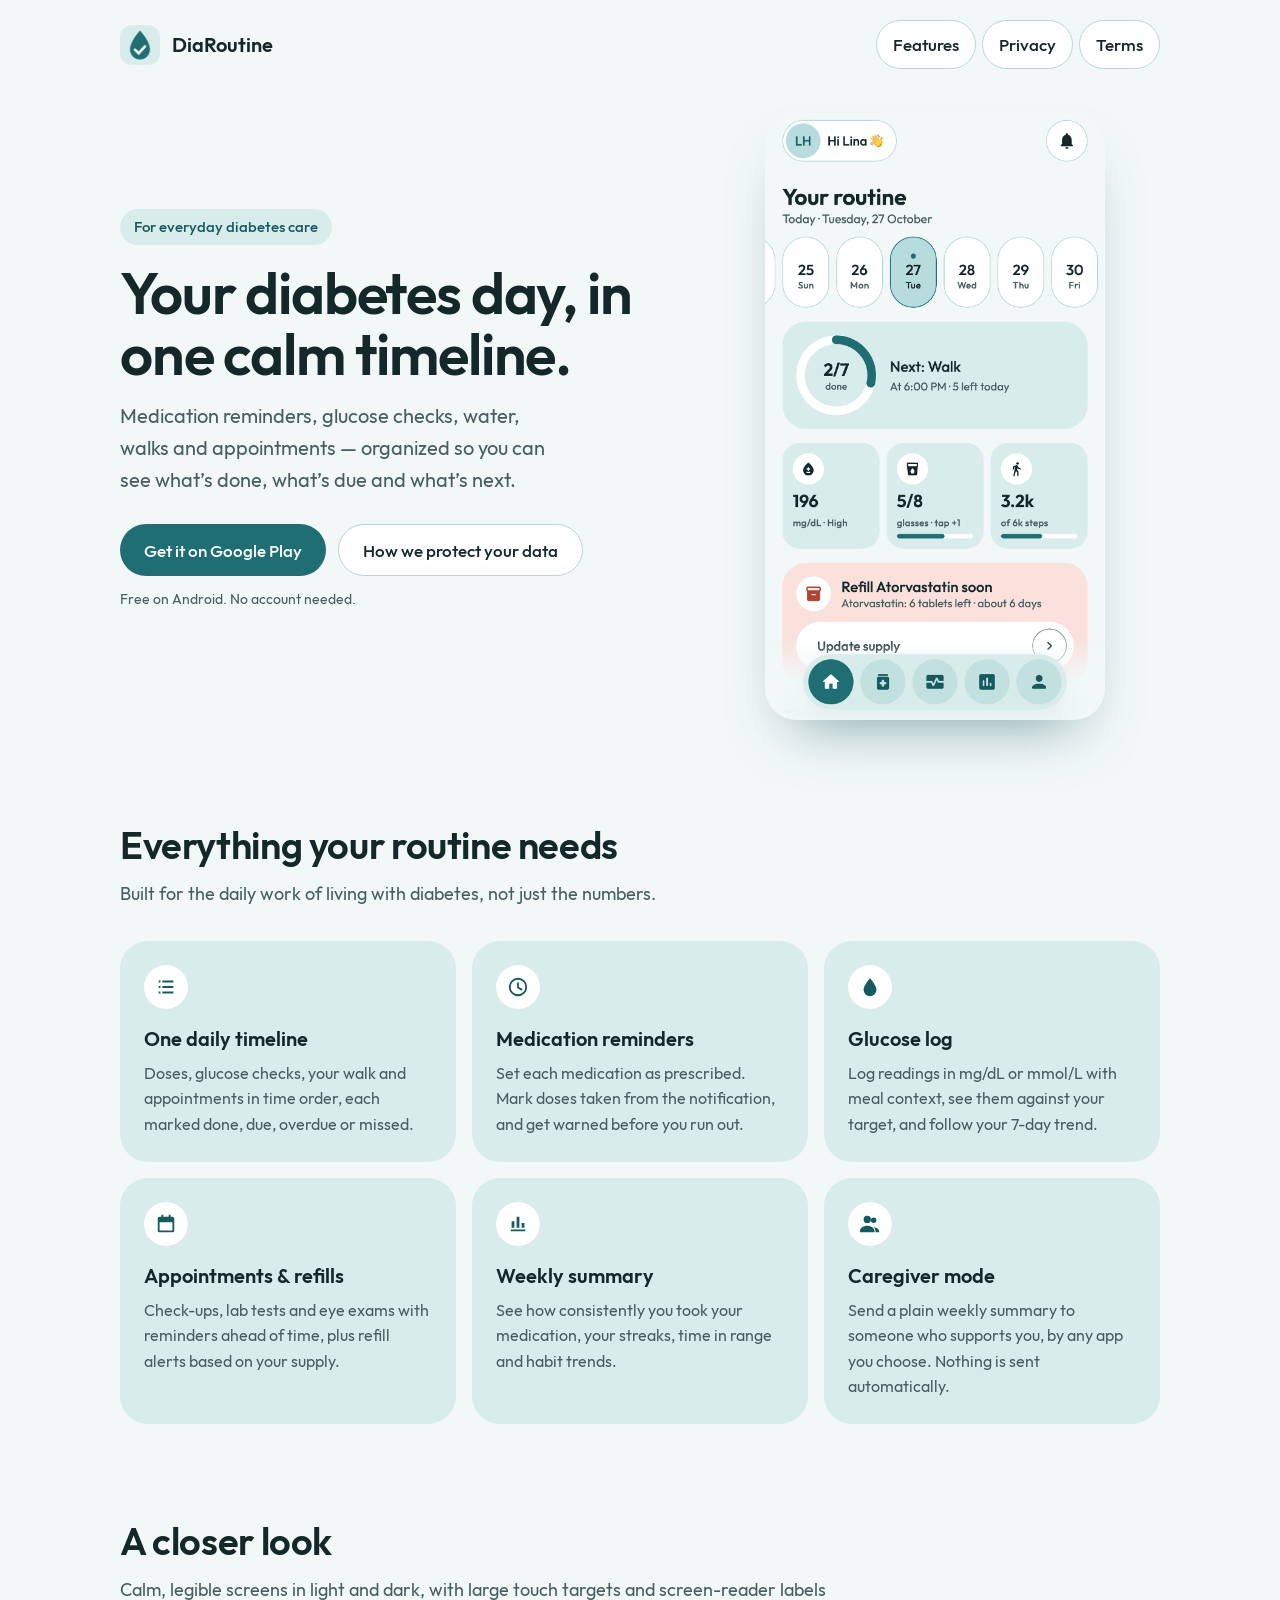
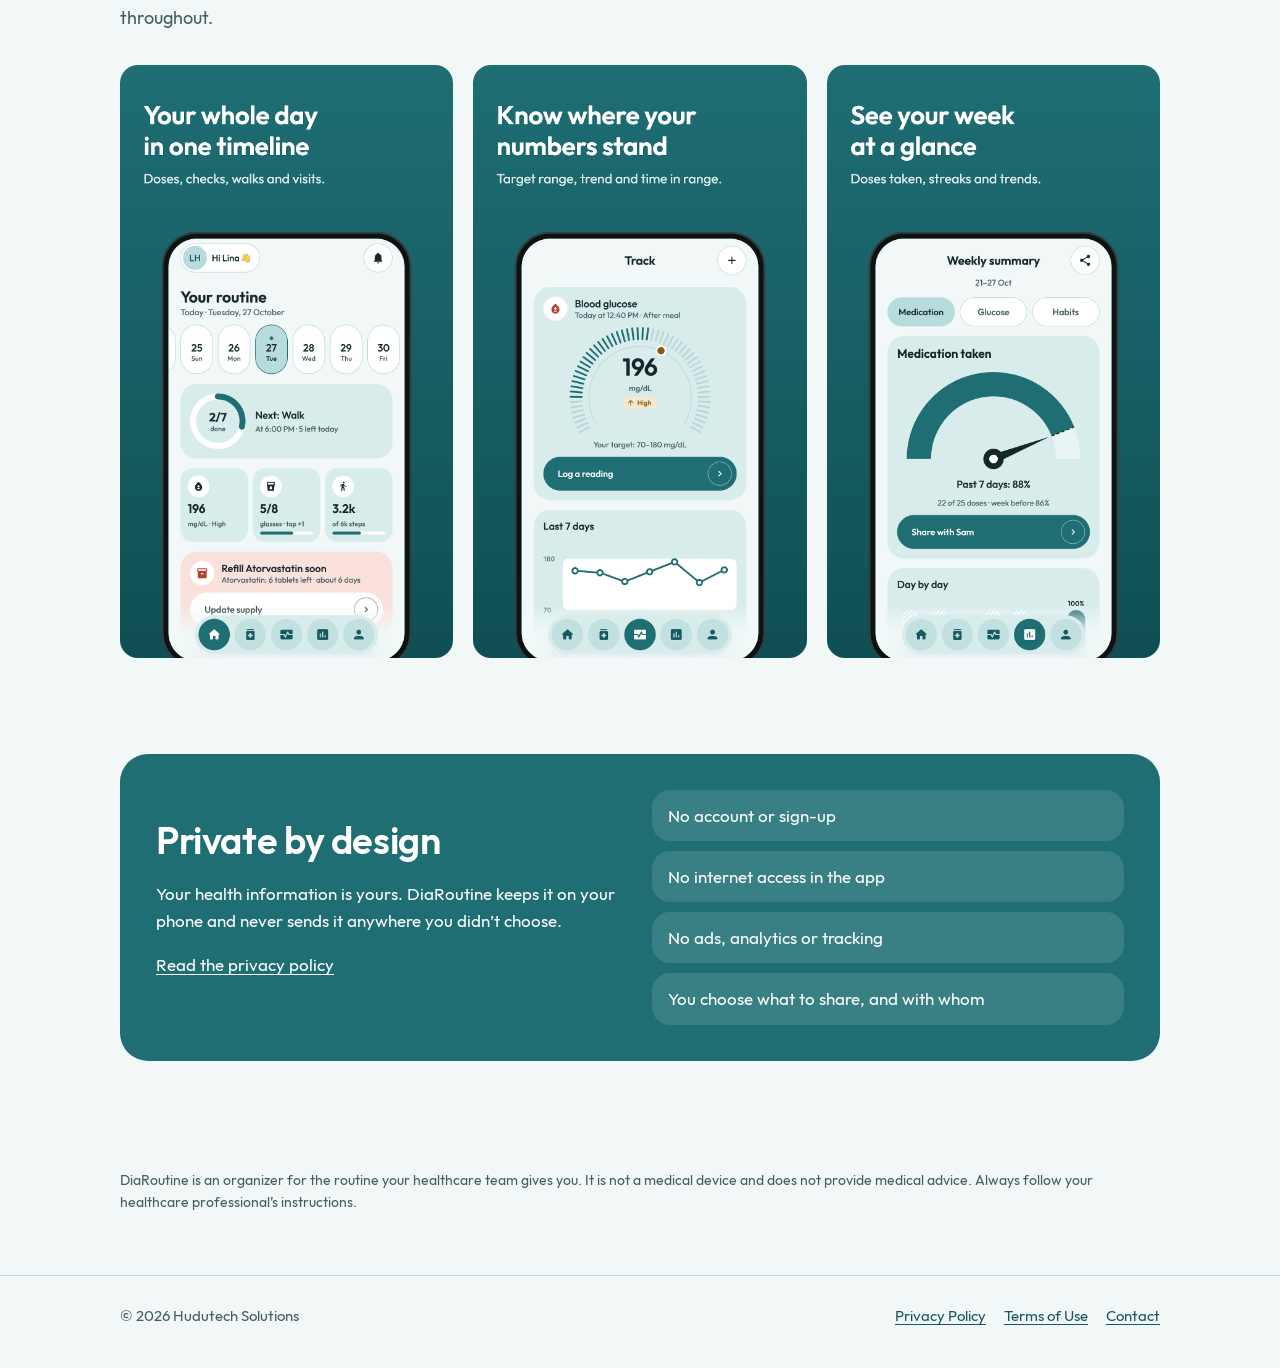
==== docs/index.html @ fda6106f "DiaRoutine 1.0.0: diabetes daily planner for Android (Kotlin Multiplatform) - Shared KMP module: Roo" ====
<!doctype html>
<html lang="en">
<head>
  <meta charset="utf-8">
  <meta name="viewport" content="width=device-width, initial-scale=1">
  <title>DiaRoutine · Diabetes daily planner</title>
  <meta name="description" content="DiaRoutine brings medication reminders, glucose logging, water, activity and appointments into one calm daily timeline. No account, no ads, no tracking.">
  <meta property="og:title" content="DiaRoutine · Diabetes daily planner">
  <meta property="og:description" content="Your diabetes day, in one calm timeline. Private by design.">
  <meta property="og:image" content="https://njerucyrus.github.io/diaroutine/assets/img/01-timeline.png">
  <link rel="icon" type="image/png" href="assets/img/favicon.png">
  <link rel="apple-touch-icon" href="assets/img/apple-touch-icon.png">
  <link rel="stylesheet" href="assets/site.css">
</head>
<body>
  <header class="site-header">
    <div class="wrap">
      <a class="brand" href="./" aria-current="page"><img src="assets/img/apple-touch-icon.png" alt="">DiaRoutine</a>
      <nav class="site-nav" aria-label="Site">
        <a href="#features">Features</a>
        <a href="privacy.html">Privacy</a>
        <a href="terms.html">Terms</a>
      </nav>
    </div>
  </header>

  <main>
    <section class="hero">
      <div class="wrap">
        <div>
          <span class="eyebrow">For everyday diabetes care</span>
          <h1>Your diabetes day, in one calm timeline.</h1>
          <p class="lead">
            Medication reminders, glucose checks, water, walks and appointments — organized so you can see what’s done,
            what’s due and what’s next.
          </p>
          <div class="actions">
            <a class="button primary" href="https://play.google.com/store/apps/details?id=ai.macaws.diaroutine">Get it on Google Play</a>
            <a class="button secondary" href="privacy.html">How we protect your data</a>
          </div>
          <p class="note">Free on Android. No account needed.</p>
        </div>
        <img class="hero-shot" src="assets/img/hero.png" width="560" height="1000"
             alt="DiaRoutine's Today screen: a progress ring showing 2 of 7 tasks done, quick tiles for glucose, water and steps, and a timeline of the day's doses and checks.">
      </div>
    </section>

    <section id="features">
      <div class="wrap">
        <h2>Everything your routine needs</h2>
        <p class="section-lead">Built for the daily work of living with diabetes, not just the numbers.</p>
        <div class="features">
          <article class="feature">
            <div class="icon"><svg viewBox="0 0 24 24" aria-hidden="true"><path d="M4 5h2v2H4V5Zm4 0h12v2H8V5ZM4 11h2v2H4v-2Zm4 0h12v2H8v-2Zm-4 6h2v2H4v-2Zm4 0h12v2H8v-2Z"/></svg></div>
            <h3>One daily timeline</h3>
            <p>Doses, glucose checks, your walk and appointments in time order, each marked done, due, overdue or missed.</p>
          </article>
          <article class="feature">
            <div class="icon"><svg viewBox="0 0 24 24" aria-hidden="true"><path d="M12 2a10 10 0 1 0 0 20 10 10 0 0 0 0-20Zm0 2a8 8 0 1 1 0 16 8 8 0 0 1 0-16Zm-1 3v6l5 3 1-1.7-4-2.4V7h-2Z"/></svg></div>
            <h3>Medication reminders</h3>
            <p>Set each medication as prescribed. Mark doses taken from the notification, and get warned before you run out.</p>
          </article>
          <article class="feature">
            <div class="icon"><svg viewBox="0 0 24 24" aria-hidden="true"><path d="M12 2.5S5 10.2 5 15a7 7 0 0 0 14 0c0-4.8-7-12.5-7-12.5Z"/></svg></div>
            <h3>Glucose log</h3>
            <p>Log readings in mg/dL or mmol/L with meal context, see them against your target, and follow your 7-day trend.</p>
          </article>
          <article class="feature">
            <div class="icon"><svg viewBox="0 0 24 24" aria-hidden="true"><path d="M7 2v2H5a2 2 0 0 0-2 2v13a2 2 0 0 0 2 2h14a2 2 0 0 0 2-2V6a2 2 0 0 0-2-2h-2V2h-2v2H9V2H7Zm-2 8h14v9H5v-9Z"/></svg></div>
            <h3>Appointments &amp; refills</h3>
            <p>Check-ups, lab tests and eye exams with reminders ahead of time, plus refill alerts based on your supply.</p>
          </article>
          <article class="feature">
            <div class="icon"><svg viewBox="0 0 24 24" aria-hidden="true"><path d="M4 20h16v-2H4v2Zm1-4h3V9H5v7Zm5.5 0h3V4h-3v12Zm5.5 0h3v-5h-3v5Z"/></svg></div>
            <h3>Weekly summary</h3>
            <p>See how consistently you took your medication, your streaks, time in range and habit trends.</p>
          </article>
          <article class="feature">
            <div class="icon"><svg viewBox="0 0 24 24" aria-hidden="true"><path d="M9 11a4 4 0 1 0 0-8 4 4 0 0 0 0 8Zm7 0a3 3 0 1 0 0-6 3 3 0 0 0 0 6ZM1 20c0-3.3 3.6-6 8-6s8 2.7 8 6v1H1v-1Zm17 1v-1c0-1.7-.7-3.2-1.9-4.4 3.3.3 5.9 2.2 5.9 4.4v1h-4Z"/></svg></div>
            <h3>Caregiver mode</h3>
            <p>Send a plain weekly summary to someone who supports you, by any app you choose. Nothing is sent automatically.</p>
          </article>
        </div>
      </div>
    </section>

    <section aria-labelledby="screens-title">
      <div class="wrap">
        <h2 id="screens-title">A closer look</h2>
        <p class="section-lead">Calm, legible screens in light and dark, with large touch targets and screen-reader labels throughout.</p>
        <div class="gallery">
          <img src="assets/img/01-timeline.png" width="540" height="960" loading="lazy" alt="Your whole day in one timeline: the Today screen.">
          <img src="assets/img/03-glucose.png" width="540" height="960" loading="lazy" alt="Know where your numbers stand: the glucose dial and 7-day trend.">
          <img src="assets/img/04-weekly.png" width="540" height="960" loading="lazy" alt="See your week at a glance: the medication adherence gauge and daily bars.">
        </div>
      </div>
    </section>

    <section>
      <div class="wrap">
        <div class="promise">
          <div>
            <h2>Private by design</h2>
            <p>Your health information is yours. DiaRoutine keeps it on your phone and never sends it anywhere you didn’t choose.</p>
            <p><a href="privacy.html">Read the privacy policy</a></p>
          </div>
          <ul>
            <li>No account or sign-up</li>
            <li>No internet access in the app</li>
            <li>No ads, analytics or tracking</li>
            <li>You choose what to share, and with whom</li>
          </ul>
        </div>
      </div>
    </section>

    <section>
      <div class="wrap">
        <p class="note">
          DiaRoutine is an organizer for the routine your healthcare team gives you. It is not a medical device and does
          not provide medical advice. Always follow your healthcare professional’s instructions.
        </p>
      </div>
    </section>
  </main>

  <footer class="site-footer">
    <div class="wrap">
      <span>© 2026 Hudutech Solutions</span>
      <nav aria-label="Legal">
        <a href="privacy.html">Privacy Policy</a>
        <a href="terms.html">Terms of Use</a>
        <a href="mailto:coolnjeru@gmail.com">Contact</a>
      </nav>
    </div>
  </footer>
</body>
</html>
---- docs/assets/site.css ----
/* DiaRoutine website — Ocean Teal, matching the app. Fonts are self-hosted: no third-party requests. */
@font-face { font-family: "Outfit"; src: url("fonts/outfit_regular.ttf") format("truetype"); font-weight: 400; font-display: swap; }
@font-face { font-family: "Outfit"; src: url("fonts/outfit_medium.ttf") format("truetype"); font-weight: 500; font-display: swap; }
@font-face { font-family: "Outfit"; src: url("fonts/outfit_semibold.ttf") format("truetype"); font-weight: 600; font-display: swap; }

:root {
  --bg: #F2F8F8;
  --card: #D9ECEC;
  --raised: #FFFFFF;
  --primary: #1E6E74;
  --primary-deep: #0F4F54;
  --primary-strong: #155A5F;
  --primary-soft: #B8DCDD;
  --on-primary: #FFFFFF;
  --text: #14282A;
  --muted: #465E60;
  --outline: #BBD6D6;
  --coral-soft: #FAE1DC;
  --coral-strong: #B2432F;
  --radius: 28px;
  --radius-sm: 18px;
  --max: 1080px;
  --prose: 72ch;
  color-scheme: light dark;
}

@media (prefers-color-scheme: dark) {
  :root {
    --bg: #0D1617;
    --card: #172526;
    --raised: #233738;
    --primary: #74C3C6;
    --primary-deep: #0F3E42;
    --primary-strong: #9AD6D8;
    --primary-soft: #234A4C;
    --on-primary: #082022;
    --text: #E3F0F0;
    --muted: #A0B9BA;
    --outline: #2F4647;
    --coral-soft: #3B2521;
    --coral-strong: #F5A595;
  }
}

* { box-sizing: border-box; }

html { -webkit-text-size-adjust: 100%; text-size-adjust: 100%; scroll-behavior: smooth; }

body {
  margin: 0;
  background: var(--bg);
  color: var(--text);
  font-family: "Outfit", system-ui, -apple-system, "Segoe UI", Roboto, sans-serif;
  font-size: 17px;
  line-height: 1.6;
}

a { color: var(--primary-strong); text-underline-offset: 3px; }
a:hover { text-decoration-thickness: 2px; }
:focus-visible { outline: 3px solid var(--primary); outline-offset: 3px; border-radius: 6px; }

.wrap { max-width: var(--max); margin: 0 auto; padding: 0 20px; }

/* Header */
.site-header { padding: 20px 0; }
.site-header .wrap { display: flex; align-items: center; justify-content: space-between; gap: 16px; flex-wrap: wrap; }
.brand { display: inline-flex; align-items: center; gap: 12px; color: var(--text); text-decoration: none; font-weight: 600; font-size: 20px; }
.brand img { width: 40px; height: 40px; border-radius: 12px; }
.site-nav { display: flex; gap: 6px; flex-wrap: wrap; }
.site-nav a {
  color: var(--text); text-decoration: none; font-weight: 500;
  padding: 10px 16px; border-radius: 999px; border: 1px solid var(--outline); background: var(--raised);
}
.site-nav a[aria-current="page"] { background: var(--primary-soft); border-color: var(--primary-soft); }

/* Hero */
.hero { padding: 24px 0 56px; }
.hero .wrap { display: grid; grid-template-columns: 1.1fr 0.9fr; gap: 40px; align-items: center; }
.eyebrow { display: inline-block; font-weight: 500; color: var(--primary-strong); background: var(--card); padding: 6px 14px; border-radius: 999px; font-size: 15px; }
h1 { font-size: clamp(36px, 6vw, 58px); line-height: 1.05; letter-spacing: -0.02em; margin: 18px 0 16px; font-weight: 600; }
.lead { font-size: 20px; color: var(--muted); margin: 0 0 28px; max-width: 34ch; }
.actions { display: flex; gap: 12px; flex-wrap: wrap; }
.button {
  display: inline-flex; align-items: center; gap: 10px; min-height: 52px; padding: 0 24px;
  border-radius: 999px; font-weight: 500; text-decoration: none; font-size: 17px;
}
.button.primary { background: var(--primary); color: var(--on-primary); }
.button.secondary { background: var(--raised); color: var(--text); border: 1px solid var(--outline); }
.note { font-size: 14px; color: var(--muted); margin-top: 12px; }
.hero-shot { justify-self: center; width: min(340px, 100%); height: auto; border-radius: 32px; box-shadow: 0 30px 60px -30px rgba(15, 79, 84, 0.55); }

/* Sections */
section { padding: 48px 0; }
h2 { font-size: clamp(28px, 4vw, 38px); line-height: 1.15; margin: 0 0 12px; font-weight: 600; letter-spacing: -0.01em; }
.section-lead { color: var(--muted); max-width: 60ch; margin: 0 0 32px; font-size: 18px; }

.features { display: grid; grid-template-columns: repeat(3, 1fr); gap: 16px; }
.feature { background: var(--card); border-radius: var(--radius); padding: 24px; }
.feature .icon {
  width: 44px; height: 44px; border-radius: 50%; background: var(--raised); display: grid; place-items: center; margin-bottom: 14px;
}
.feature .icon svg { width: 22px; height: 22px; fill: var(--primary-strong); }
.feature h3 { margin: 0 0 6px; font-size: 20px; font-weight: 600; }
.feature p { margin: 0; color: var(--muted); font-size: 16px; }

.gallery { display: grid; grid-template-columns: repeat(3, 1fr); gap: 20px; }
.gallery img { width: 100%; height: auto; border-radius: var(--radius-sm); display: block; }

.promise { background: var(--primary); color: var(--on-primary); border-radius: var(--radius); padding: 36px; display: grid; grid-template-columns: 1fr 1fr; gap: 24px; align-items: center; }
.promise h2 { color: inherit; }
.promise ul { margin: 0; padding: 0; list-style: none; display: grid; gap: 10px; }
.promise li { padding: 12px 16px; border-radius: var(--radius-sm); background: rgba(255, 255, 255, 0.12); }
.promise a { color: inherit; }

/* Legal pages */
.doc { max-width: var(--prose); margin: 0 auto; padding: 8px 20px 64px; }
.doc h1 { font-size: clamp(34px, 5vw, 46px); margin-top: 8px; }
.doc .meta { color: var(--muted); margin: 0 0 28px; }
.doc h2 { font-size: 26px; margin: 44px 0 10px; scroll-margin-top: 16px; }
.doc h3 { font-size: 19px; margin: 24px 0 6px; font-weight: 600; }
.doc p, .doc li { color: var(--text); }
.doc ul { padding-left: 22px; }
.doc li { margin: 6px 0; }
.summary { background: var(--card); border-radius: var(--radius); padding: 24px 26px; margin: 0 0 12px; }
.summary h2 { margin: 0 0 12px; font-size: 22px; }
.summary ul { margin: 0; }
.callout { background: var(--coral-soft); border-radius: var(--radius-sm); padding: 18px 22px; margin: 16px 0; }
.callout strong { color: var(--coral-strong); }
.toc { background: var(--raised); border: 1px solid var(--outline); border-radius: var(--radius-sm); padding: 16px 22px; margin: 24px 0; }
.toc ol { margin: 6px 0 0; padding-left: 22px; columns: 2; column-gap: 28px; }
.toc li { margin: 4px 0; break-inside: avoid; }
table { width: 100%; border-collapse: collapse; margin: 12px 0; font-size: 16px; }
th, td { text-align: left; vertical-align: top; padding: 10px 12px; border-bottom: 1px solid var(--outline); }
th { font-weight: 600; }

/* Footer */
.site-footer { border-top: 1px solid var(--outline); padding: 28px 0 40px; color: var(--muted); font-size: 15px; }
.site-footer .wrap { display: flex; justify-content: space-between; gap: 16px; flex-wrap: wrap; }
.site-footer nav { display: flex; gap: 18px; flex-wrap: wrap; }

@media (max-width: 820px) {
  .hero .wrap, .promise { grid-template-columns: 1fr; }
  .hero-shot { width: min(300px, 80%); }
  .features { grid-template-columns: 1fr 1fr; }
  .gallery { grid-template-columns: repeat(3, minmax(220px, 1fr)); overflow-x: auto; scroll-snap-type: x mandatory; padding-bottom: 8px; }
  .gallery img { scroll-snap-align: start; }
}

@media (max-width: 560px) {
  body { font-size: 16px; }
  .wrap { padding: 0 16px; }
  .features { grid-template-columns: 1fr; }
  .promise { padding: 24px; }
  .toc ol { columns: 1; }
  .lead { font-size: 18px; }
}

@media (prefers-reduced-motion: reduce) { html { scroll-behavior: auto; } }
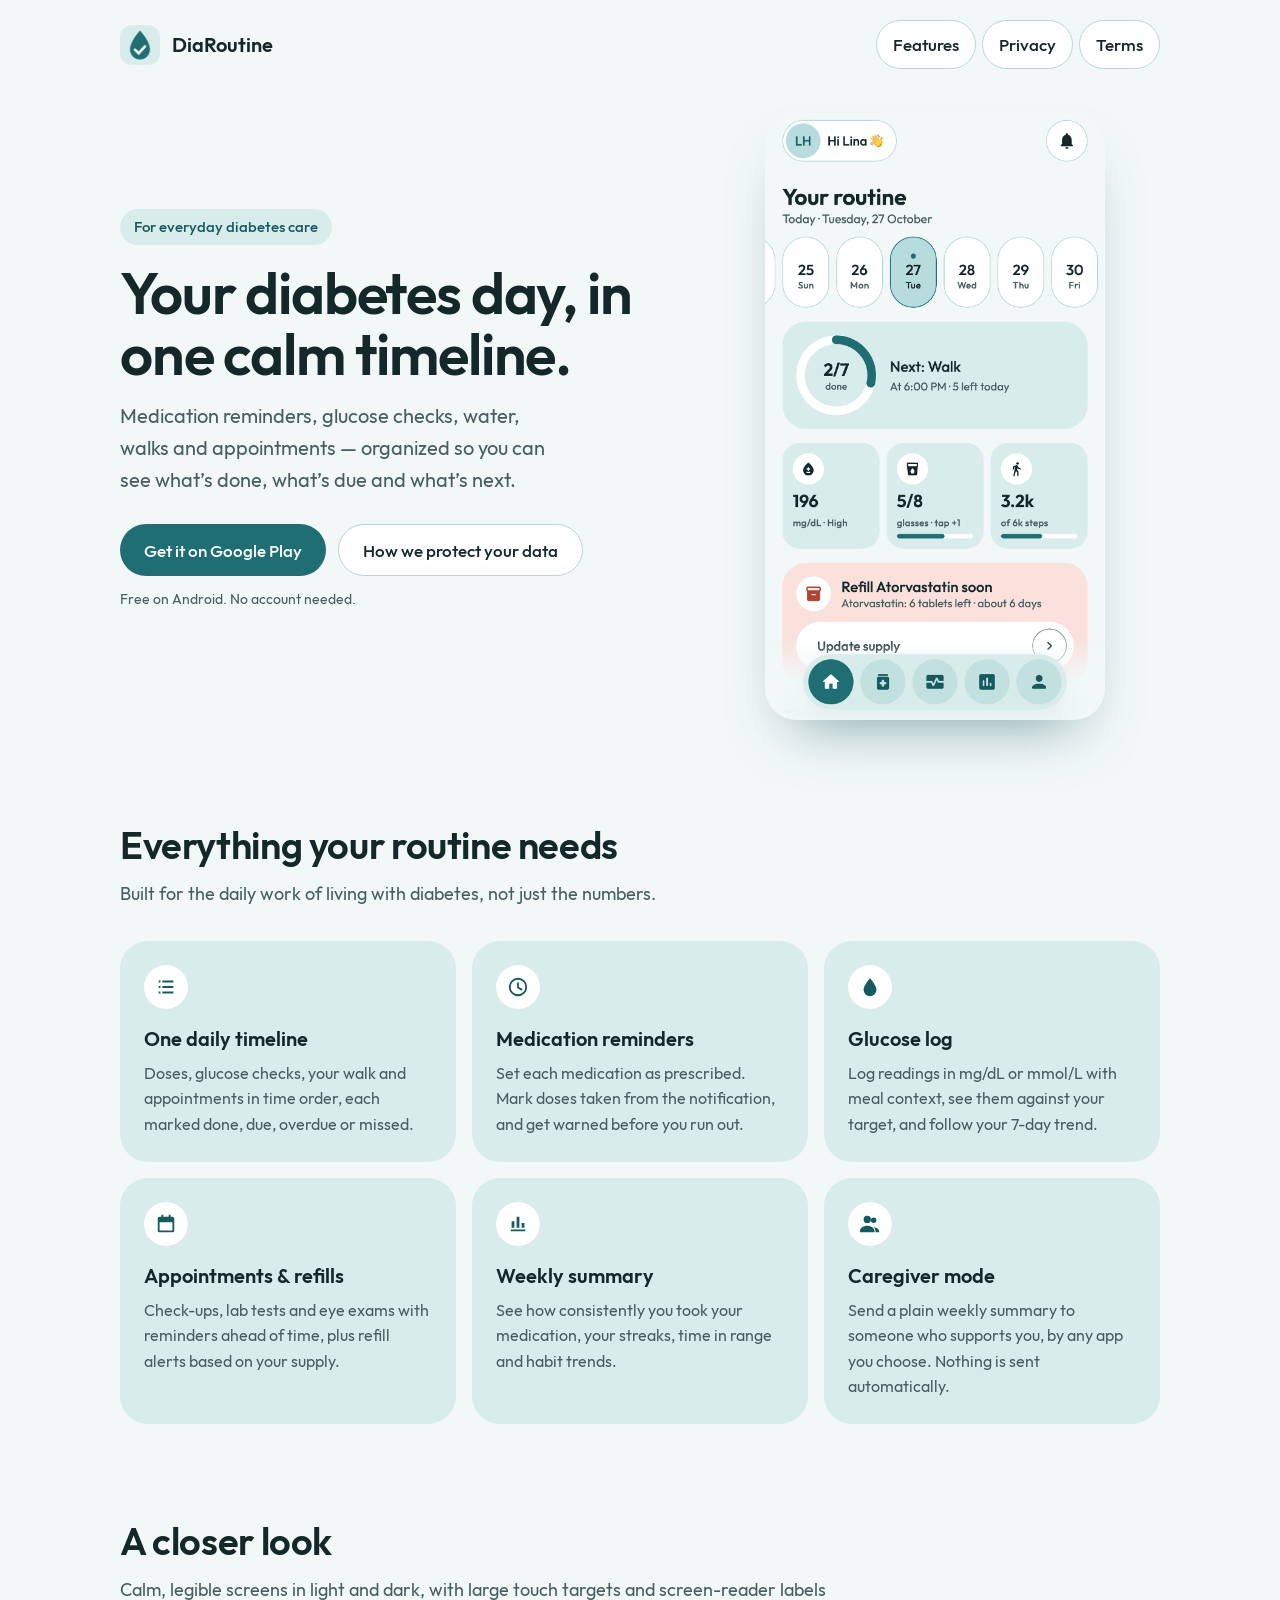
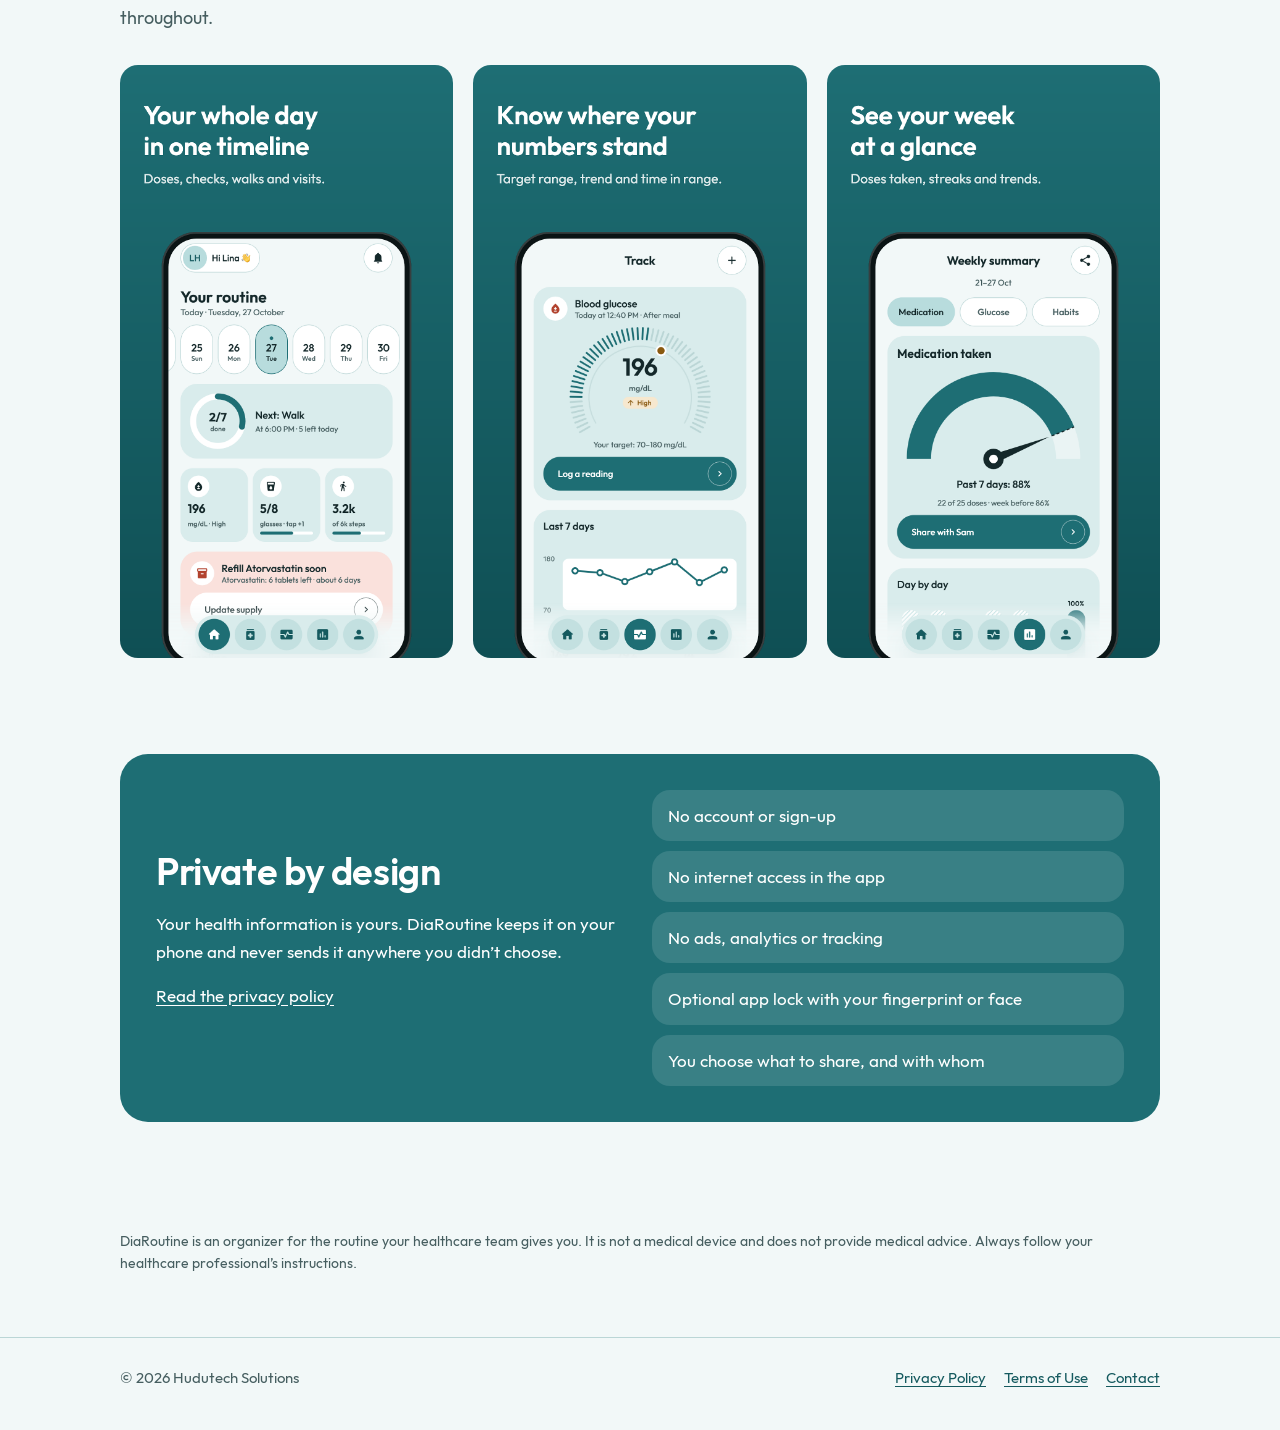
==== commit 92e35e43: "Onboarding, app tour, app lock, tablet layout and store screenshots - Onboarding: four intro slides," ====
--- a/docs/index.html
+++ b/docs/index.html
@@ -108,6 +108,7 @@
             <li>No account or sign-up</li>
             <li>No internet access in the app</li>
             <li>No ads, analytics or tracking</li>
+            <li>Optional app lock with your fingerprint or face</li>
             <li>You choose what to share, and with whom</li>
           </ul>
         </div>
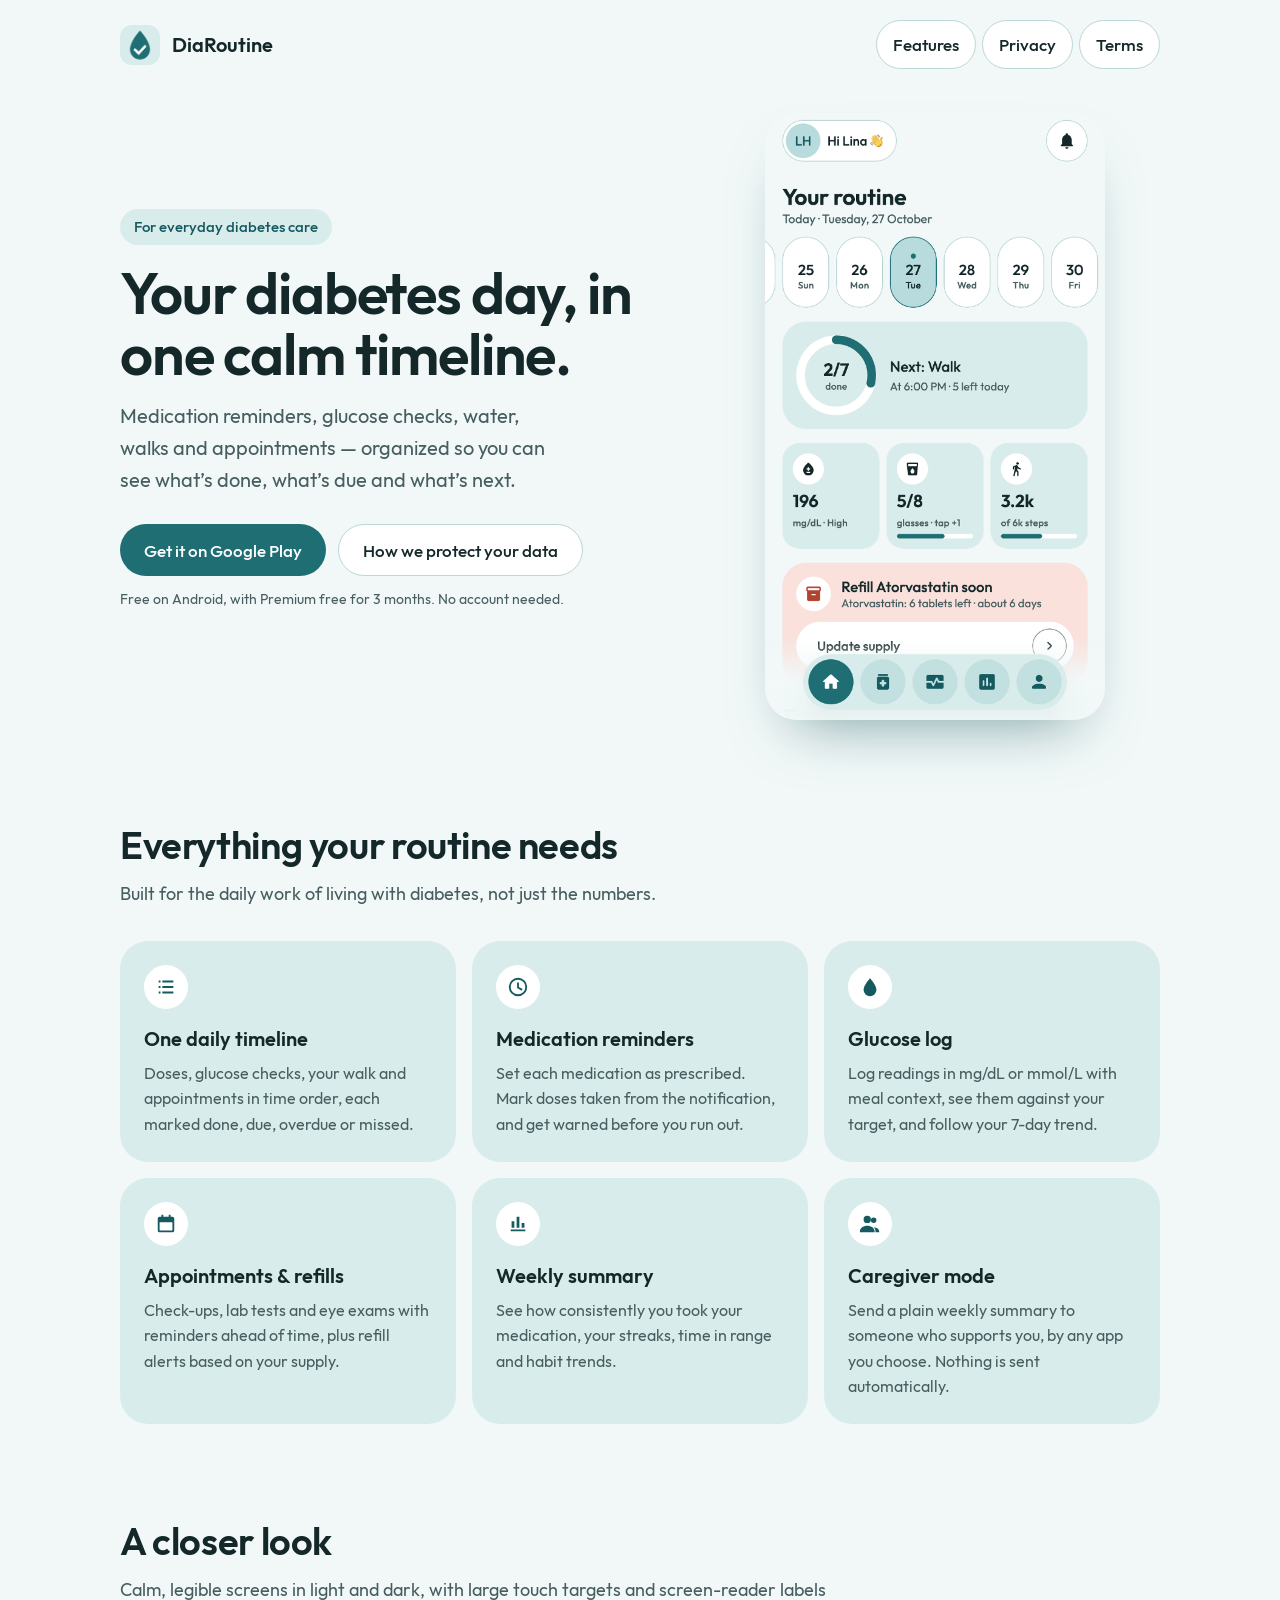
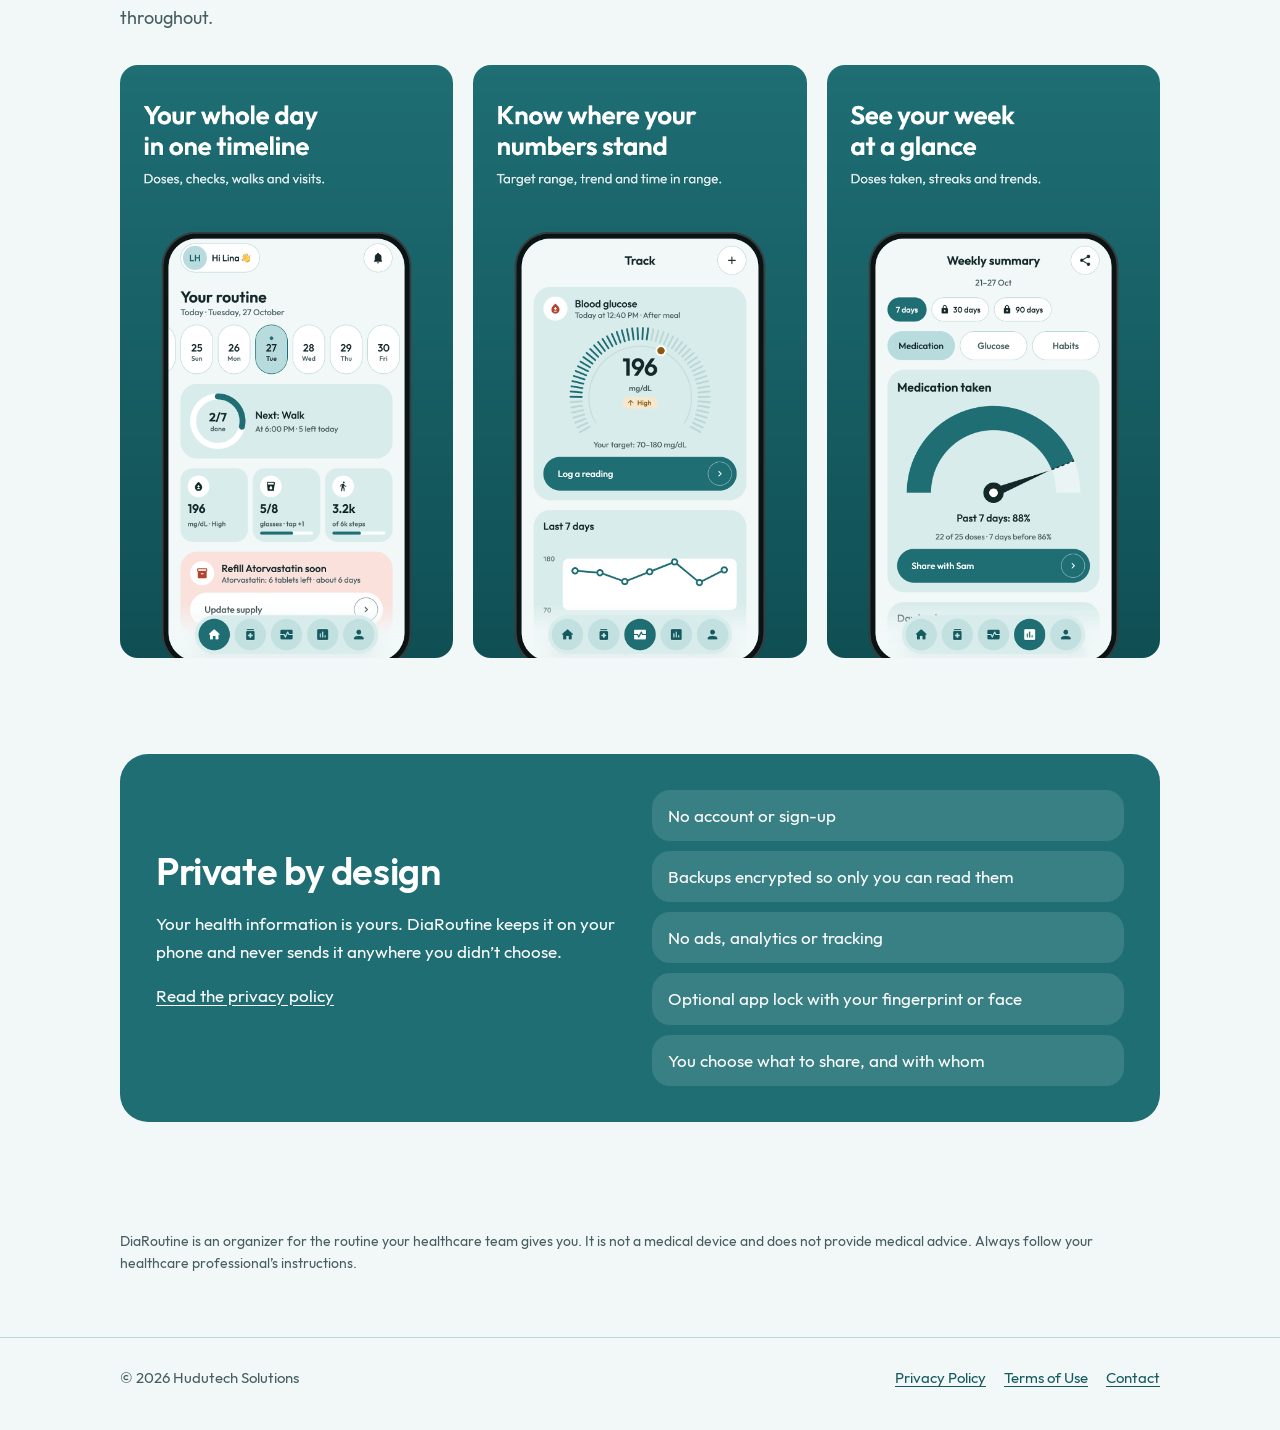
==== commit 42f8bc80: "Premium with a 3-month free trial, and encrypted Google Drive backup - Premium: a Google Play subscr" ====
--- a/docs/index.html
+++ b/docs/index.html
@@ -38,7 +38,7 @@
             <a class="button primary" href="https://play.google.com/store/apps/details?id=ai.macaws.diaroutine">Get it on Google Play</a>
             <a class="button secondary" href="privacy.html">How we protect your data</a>
           </div>
-          <p class="note">Free on Android. No account needed.</p>
+          <p class="note">Free on Android, with Premium free for 3 months. No account needed.</p>
         </div>
         <img class="hero-shot" src="assets/img/hero.png" width="560" height="1000"
              alt="DiaRoutine's Today screen: a progress ring showing 2 of 7 tasks done, quick tiles for glucose, water and steps, and a timeline of the day's doses and checks.">
@@ -106,7 +106,7 @@
           </div>
           <ul>
             <li>No account or sign-up</li>
-            <li>No internet access in the app</li>
+            <li>Backups encrypted so only you can read them</li>
             <li>No ads, analytics or tracking</li>
             <li>Optional app lock with your fingerprint or face</li>
             <li>You choose what to share, and with whom</li>
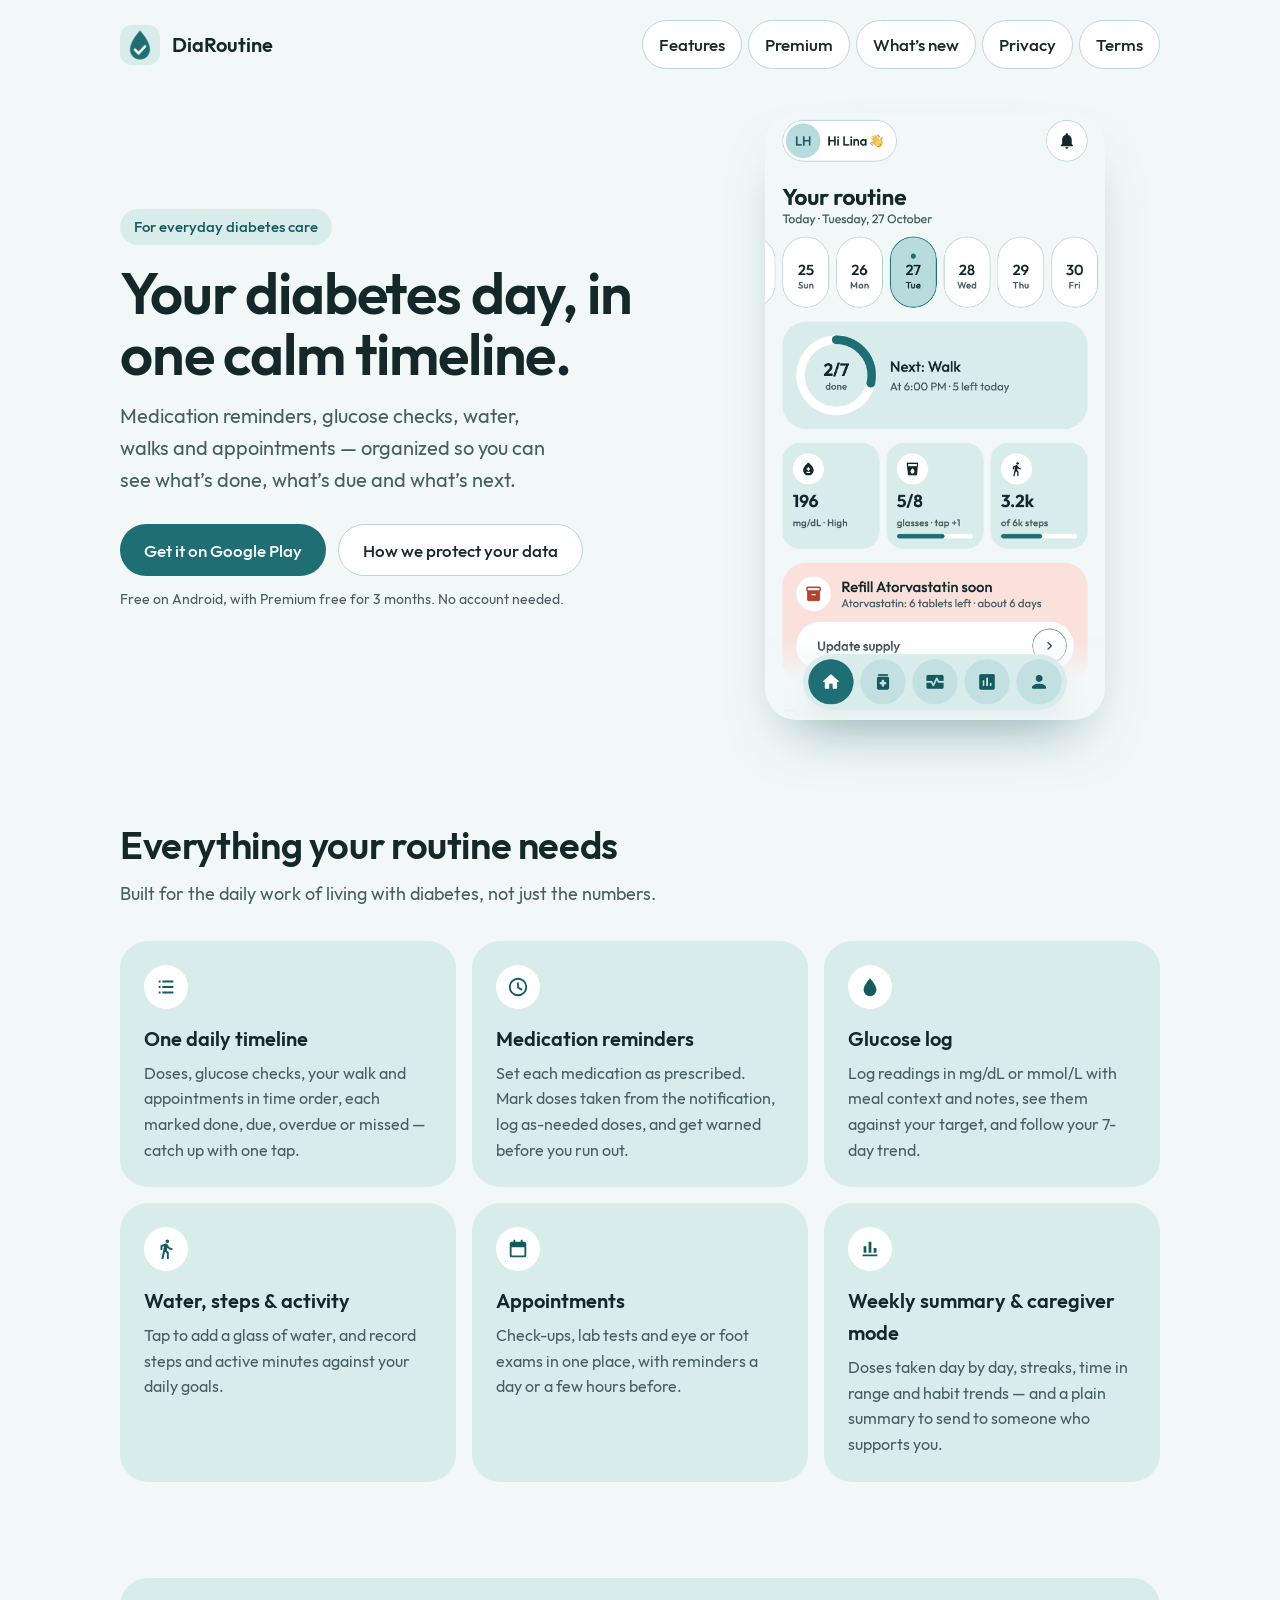
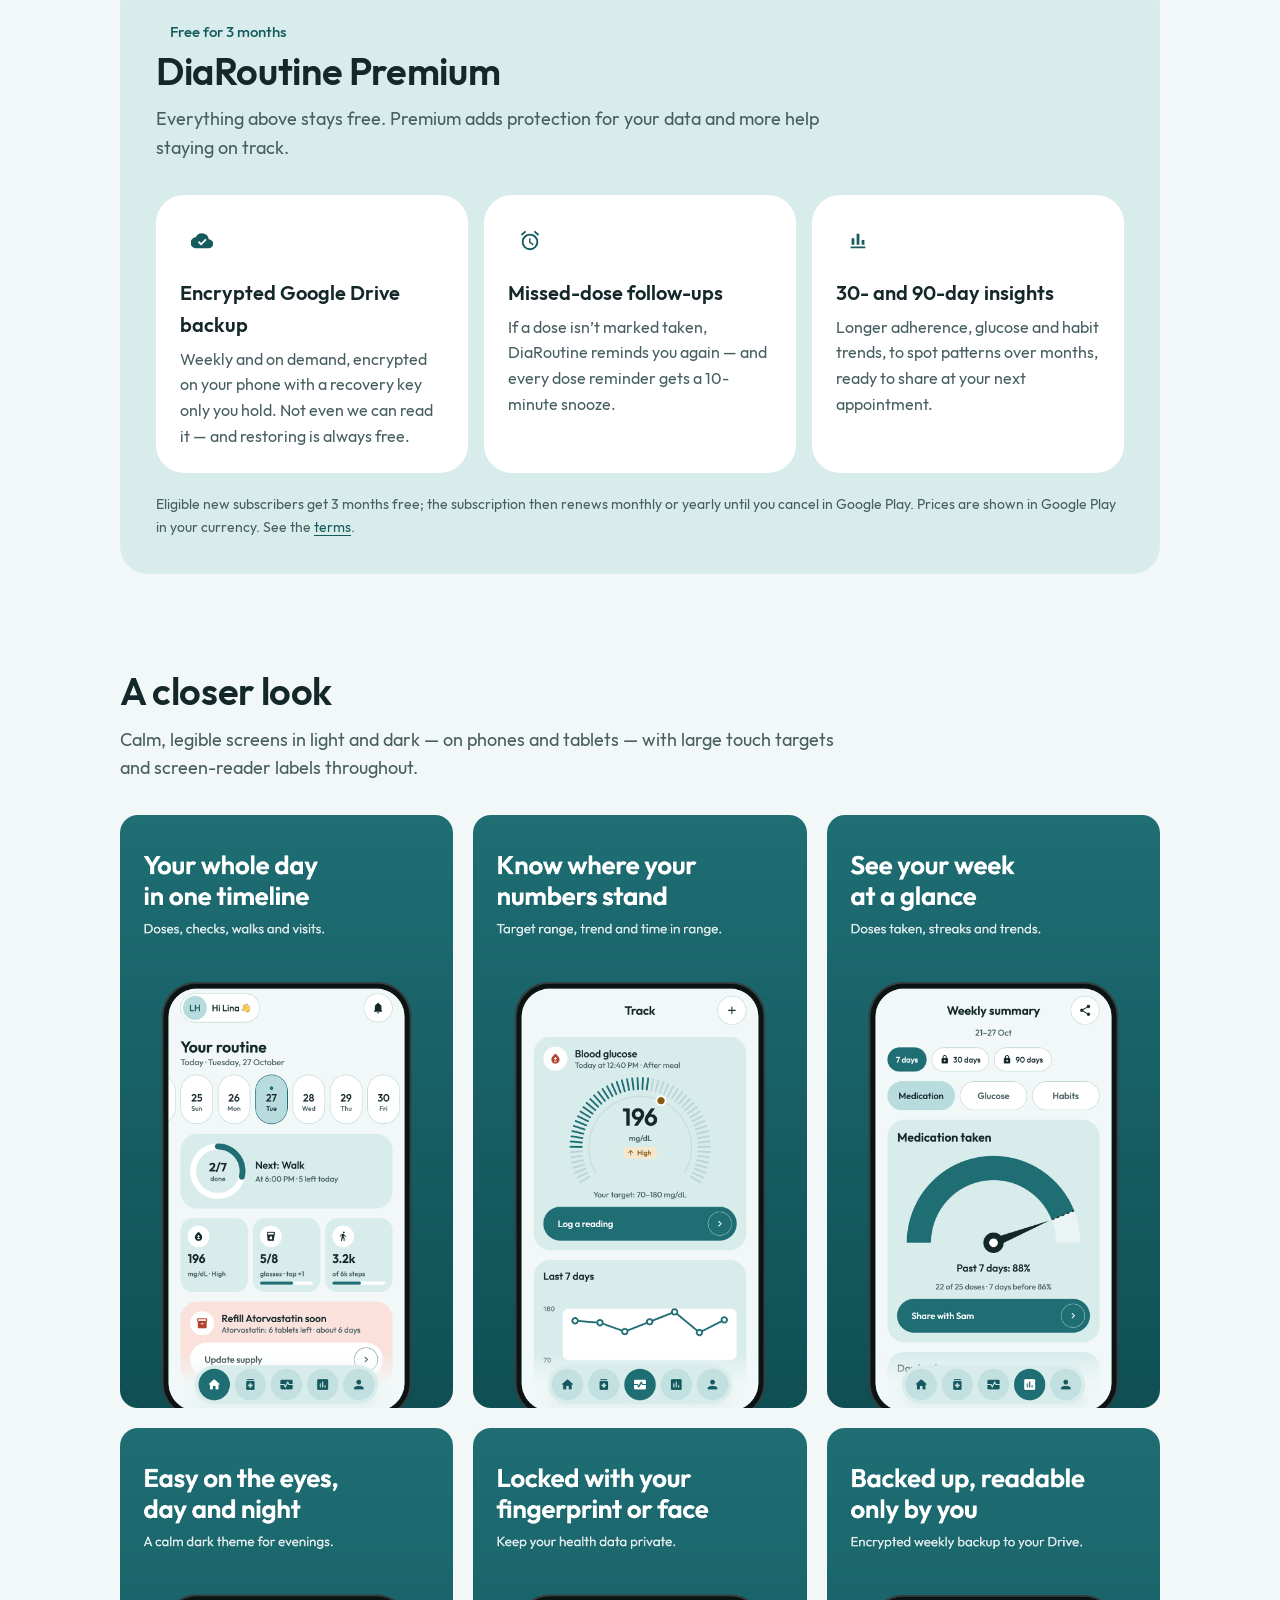
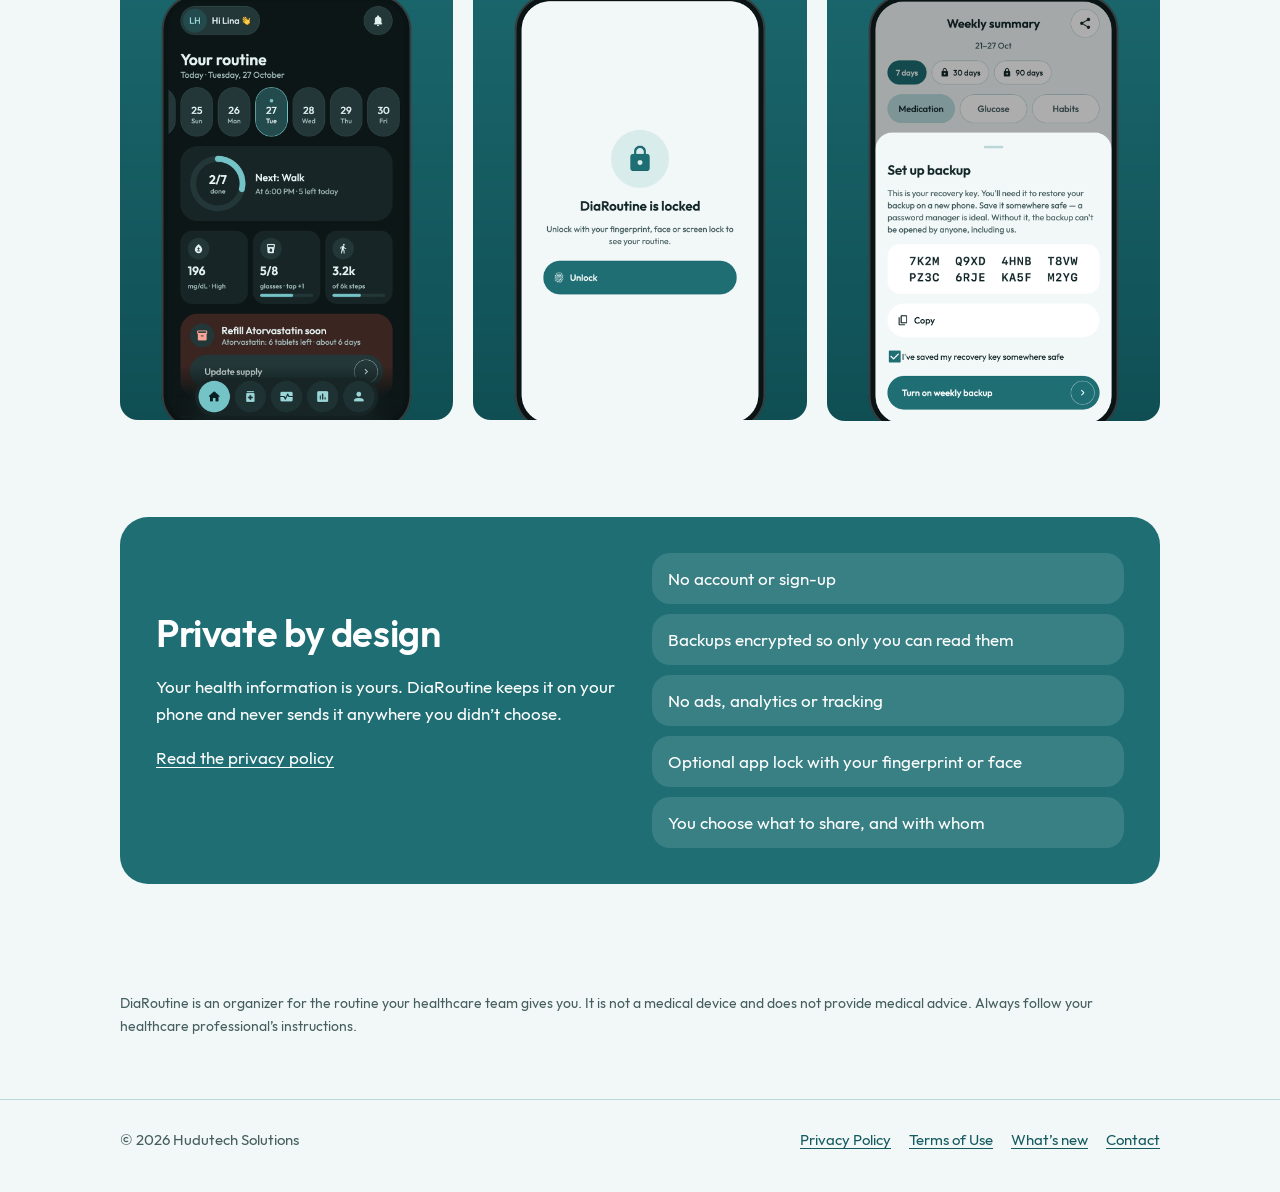
==== commit 61eebe46: "Update privacy policy, terms and website; add 1.0.0 release notes - Privacy: how long data is kept, " ====
--- a/docs/index.html
+++ b/docs/index.html
@@ -18,6 +18,8 @@
       <a class="brand" href="./" aria-current="page"><img src="assets/img/apple-touch-icon.png" alt="">DiaRoutine</a>
       <nav class="site-nav" aria-label="Site">
         <a href="#features">Features</a>
+        <a href="#premium">Premium</a>
+        <a href="whats-new.html">What’s new</a>
         <a href="privacy.html">Privacy</a>
         <a href="terms.html">Terms</a>
       </nav>
@@ -53,33 +55,64 @@
           <article class="feature">
             <div class="icon"><svg viewBox="0 0 24 24" aria-hidden="true"><path d="M4 5h2v2H4V5Zm4 0h12v2H8V5ZM4 11h2v2H4v-2Zm4 0h12v2H8v-2Zm-4 6h2v2H4v-2Zm4 0h12v2H8v-2Z"/></svg></div>
             <h3>One daily timeline</h3>
-            <p>Doses, glucose checks, your walk and appointments in time order, each marked done, due, overdue or missed.</p>
+            <p>Doses, glucose checks, your walk and appointments in time order, each marked done, due, overdue or missed — catch up with one tap.</p>
           </article>
           <article class="feature">
             <div class="icon"><svg viewBox="0 0 24 24" aria-hidden="true"><path d="M12 2a10 10 0 1 0 0 20 10 10 0 0 0 0-20Zm0 2a8 8 0 1 1 0 16 8 8 0 0 1 0-16Zm-1 3v6l5 3 1-1.7-4-2.4V7h-2Z"/></svg></div>
             <h3>Medication reminders</h3>
-            <p>Set each medication as prescribed. Mark doses taken from the notification, and get warned before you run out.</p>
+            <p>Set each medication as prescribed. Mark doses taken from the notification, log as-needed doses, and get warned before you run out.</p>
           </article>
           <article class="feature">
             <div class="icon"><svg viewBox="0 0 24 24" aria-hidden="true"><path d="M12 2.5S5 10.2 5 15a7 7 0 0 0 14 0c0-4.8-7-12.5-7-12.5Z"/></svg></div>
             <h3>Glucose log</h3>
-            <p>Log readings in mg/dL or mmol/L with meal context, see them against your target, and follow your 7-day trend.</p>
+            <p>Log readings in mg/dL or mmol/L with meal context and notes, see them against your target, and follow your 7-day trend.</p>
+          </article>
+          <article class="feature">
+            <div class="icon"><svg viewBox="0 0 24 24" aria-hidden="true"><path d="M13.5 5.5a2 2 0 1 0 0-4 2 2 0 0 0 0 4ZM9.8 8.9 7 23h2.1l1.8-8 2.1 2v6h2v-7.5l-2.1-2 .6-3A7.3 7.3 0 0 0 19 13v-2c-1.9 0-3.5-1-4.3-2.4l-1-1.6c-.4-.6-1-1-1.7-1-.3 0-.5.1-.8.1L6 8.3V13h2V9.6l1.8-.7"/></svg></div>
+            <h3>Water, steps &amp; activity</h3>
+            <p>Tap to add a glass of water, and record steps and active minutes against your daily goals.</p>
           </article>
           <article class="feature">
             <div class="icon"><svg viewBox="0 0 24 24" aria-hidden="true"><path d="M7 2v2H5a2 2 0 0 0-2 2v13a2 2 0 0 0 2 2h14a2 2 0 0 0 2-2V6a2 2 0 0 0-2-2h-2V2h-2v2H9V2H7Zm-2 8h14v9H5v-9Z"/></svg></div>
-            <h3>Appointments &amp; refills</h3>
-            <p>Check-ups, lab tests and eye exams with reminders ahead of time, plus refill alerts based on your supply.</p>
+            <h3>Appointments</h3>
+            <p>Check-ups, lab tests and eye or foot exams in one place, with reminders a day or a few hours before.</p>
           </article>
           <article class="feature">
             <div class="icon"><svg viewBox="0 0 24 24" aria-hidden="true"><path d="M4 20h16v-2H4v2Zm1-4h3V9H5v7Zm5.5 0h3V4h-3v12Zm5.5 0h3v-5h-3v5Z"/></svg></div>
-            <h3>Weekly summary</h3>
-            <p>See how consistently you took your medication, your streaks, time in range and habit trends.</p>
+            <h3>Weekly summary &amp; caregiver mode</h3>
+            <p>Doses taken day by day, streaks, time in range and habit trends — and a plain summary to send to someone who supports you.</p>
           </article>
-          <article class="feature">
-            <div class="icon"><svg viewBox="0 0 24 24" aria-hidden="true"><path d="M9 11a4 4 0 1 0 0-8 4 4 0 0 0 0 8Zm7 0a3 3 0 1 0 0-6 3 3 0 0 0 0 6ZM1 20c0-3.3 3.6-6 8-6s8 2.7 8 6v1H1v-1Zm17 1v-1c0-1.7-.7-3.2-1.9-4.4 3.3.3 5.9 2.2 5.9 4.4v1h-4Z"/></svg></div>
-            <h3>Caregiver mode</h3>
-            <p>Send a plain weekly summary to someone who supports you, by any app you choose. Nothing is sent automatically.</p>
-          </article>
+        </div>
+      </div>
+    </section>
+
+    <section id="premium" aria-labelledby="premium-title">
+      <div class="wrap">
+        <div class="premium-panel">
+          <span class="eyebrow">Free for 3 months</span>
+          <h2 id="premium-title">DiaRoutine Premium</h2>
+          <p class="section-lead">Everything above stays free. Premium adds protection for your data and more help staying on track.</p>
+          <div class="features">
+            <article class="feature">
+              <div class="icon"><svg viewBox="0 0 24 24" aria-hidden="true"><path d="M19.4 10A7.5 7.5 0 0 0 5.2 8 6 6 0 0 0 6 20h13a5 5 0 0 0 .4-10ZM11 17l-3.5-3.5 1.4-1.4L11 14.2l4.6-4.6 1.4 1.4L11 17Z"/></svg></div>
+              <h3>Encrypted Google Drive backup</h3>
+              <p>Weekly and on demand, encrypted on your phone with a recovery key only you hold. Not even we can read it — and restoring is always free.</p>
+            </article>
+            <article class="feature">
+              <div class="icon"><svg viewBox="0 0 24 24" aria-hidden="true"><path d="M12 4a9 9 0 1 0 0 18 9 9 0 0 0 0-18Zm0 16a7 7 0 1 1 0-14 7 7 0 0 1 0 14Zm.5-11H11v5l4.2 2.5.8-1.2-3.5-2.1V9ZM7.9 2.3 6.6.8 2 4.6l1.3 1.5 4.6-3.8ZM22 4.6 17.4.8l-1.3 1.5 4.6 3.9L22 4.6Z"/></svg></div>
+              <h3>Missed-dose follow-ups</h3>
+              <p>If a dose isn’t marked taken, DiaRoutine reminds you again — and every dose reminder gets a 10-minute snooze.</p>
+            </article>
+            <article class="feature">
+              <div class="icon"><svg viewBox="0 0 24 24" aria-hidden="true"><path d="M4 20h16v-2H4v2Zm1-4h3V9H5v7Zm5.5 0h3V4h-3v12Zm5.5 0h3v-5h-3v5Z"/></svg></div>
+              <h3>30- and 90-day insights</h3>
+              <p>Longer adherence, glucose and habit trends, to spot patterns over months, ready to share at your next appointment.</p>
+            </article>
+          </div>
+          <p class="note">
+            Eligible new subscribers get 3 months free; the subscription then renews monthly or yearly until you cancel in
+            Google Play. Prices are shown in Google Play in your currency. See the <a href="terms.html#paid">terms</a>.
+          </p>
         </div>
       </div>
     </section>
@@ -87,11 +120,14 @@
     <section aria-labelledby="screens-title">
       <div class="wrap">
         <h2 id="screens-title">A closer look</h2>
-        <p class="section-lead">Calm, legible screens in light and dark, with large touch targets and screen-reader labels throughout.</p>
+        <p class="section-lead">Calm, legible screens in light and dark — on phones and tablets — with large touch targets and screen-reader labels throughout.</p>
         <div class="gallery">
           <img src="assets/img/01-timeline.png" width="540" height="960" loading="lazy" alt="Your whole day in one timeline: the Today screen.">
           <img src="assets/img/03-glucose.png" width="540" height="960" loading="lazy" alt="Know where your numbers stand: the glucose dial and 7-day trend.">
           <img src="assets/img/04-weekly.png" width="540" height="960" loading="lazy" alt="See your week at a glance: the medication adherence gauge and daily bars.">
+          <img src="assets/img/05-dark.png" width="540" height="960" loading="lazy" alt="Easy on the eyes, day and night: the Today screen in dark mode.">
+          <img src="assets/img/07-app-lock.png" width="540" height="960" loading="lazy" alt="Locked with your fingerprint or face: the app lock screen.">
+          <img src="assets/img/08-backup.png" width="540" height="960" loading="lazy" alt="Backed up, readable only by you: the recovery key shown when setting up backup.">
         </div>
       </div>
     </section>
@@ -131,6 +167,7 @@
       <nav aria-label="Legal">
         <a href="privacy.html">Privacy Policy</a>
         <a href="terms.html">Terms of Use</a>
+        <a href="whats-new.html">What’s new</a>
         <a href="mailto:coolnjeru@gmail.com">Contact</a>
       </nav>
     </div>
--- a/docs/assets/site.css
+++ b/docs/assets/site.css
@@ -106,6 +106,11 @@
 .gallery { display: grid; grid-template-columns: repeat(3, 1fr); gap: 20px; }
 .gallery img { width: 100%; height: auto; border-radius: var(--radius-sm); display: block; }
 
+.premium-panel { background: var(--card); border-radius: var(--radius); padding: 36px; }
+.premium-panel .features { margin: 8px 0 20px; }
+.premium-panel .feature { background: var(--raised); }
+.premium-panel .note { margin: 0; }
+
 .promise { background: var(--primary); color: var(--on-primary); border-radius: var(--radius); padding: 36px; display: grid; grid-template-columns: 1fr 1fr; gap: 24px; align-items: center; }
 .promise h2 { color: inherit; }
 .promise ul { margin: 0; padding: 0; list-style: none; display: grid; gap: 10px; }
@@ -150,7 +155,7 @@
   body { font-size: 16px; }
   .wrap { padding: 0 16px; }
   .features { grid-template-columns: 1fr; }
-  .promise { padding: 24px; }
+  .promise, .premium-panel { padding: 24px; }
   .toc ol { columns: 1; }
   .lead { font-size: 18px; }
 }
